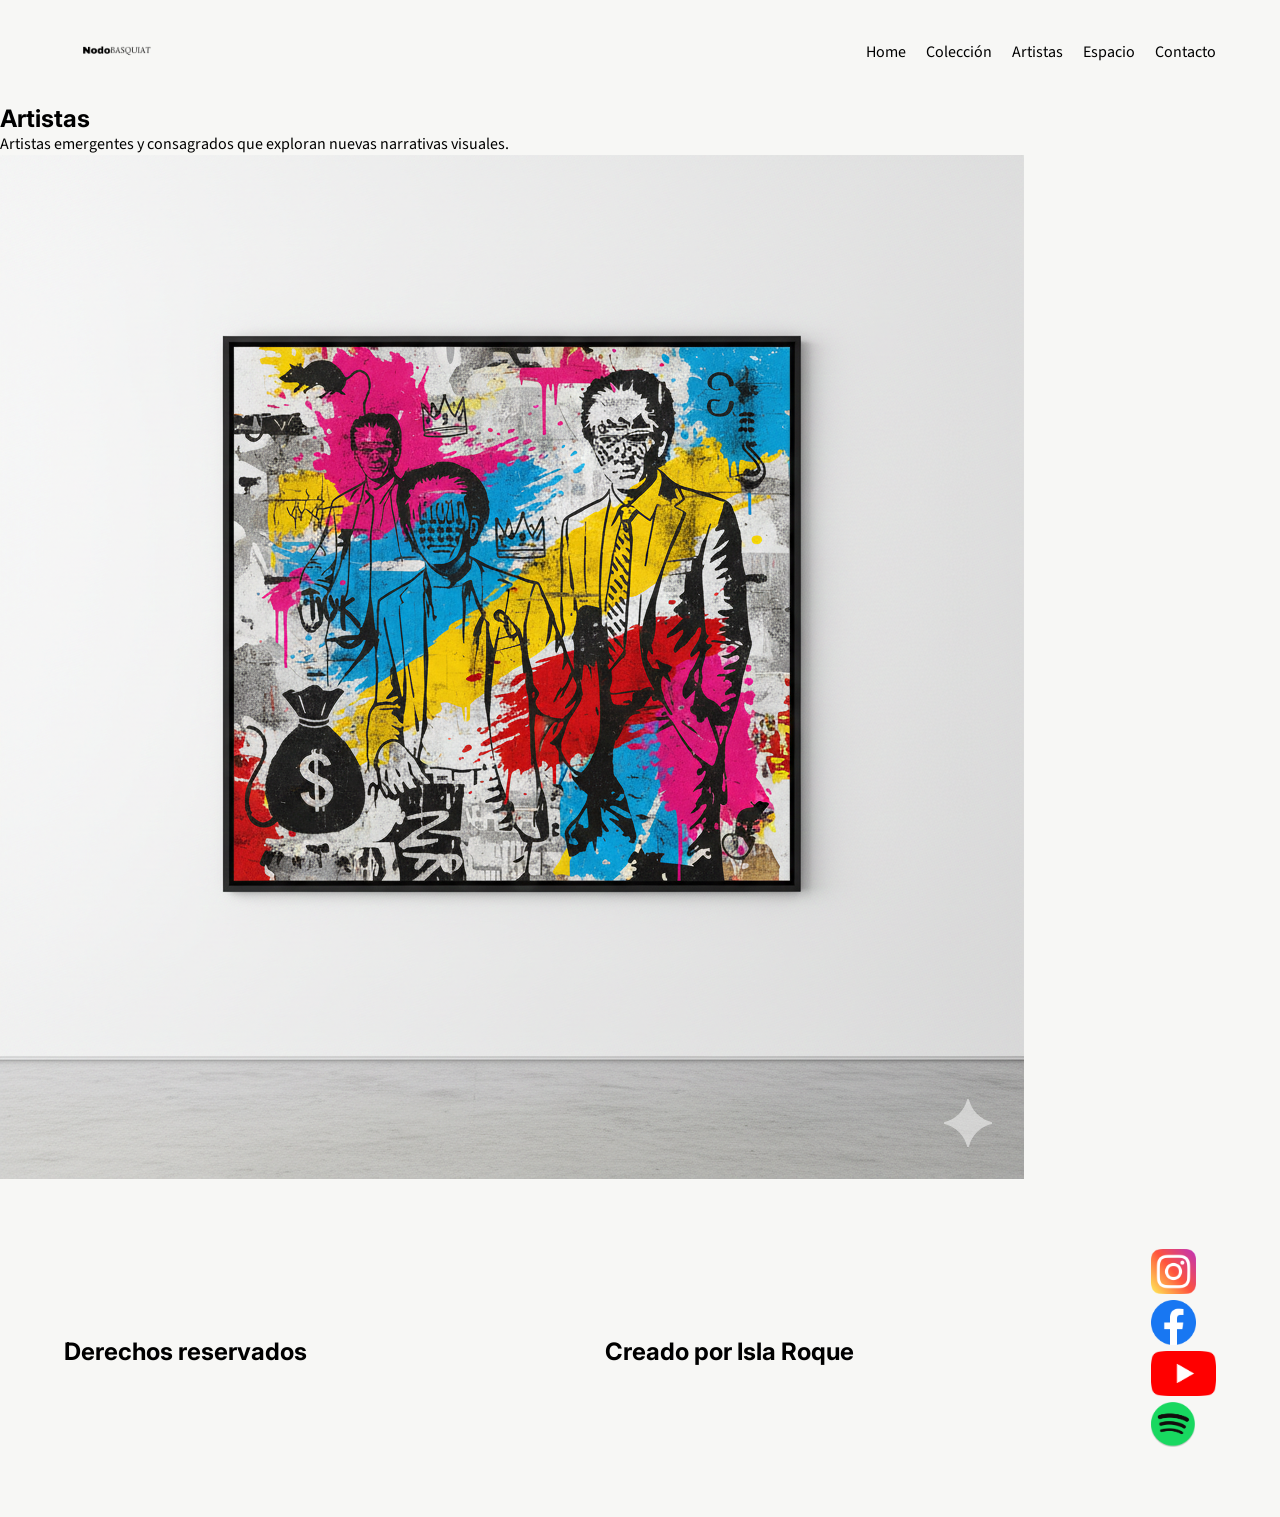
==== pages/artistas.html @ a434c162 "first commit: Estructura inicial de Nodo Basquiat" ====
<!DOCTYPE html>
<html lang="es-en">
<head>
    <meta charset="UTF-8">
    <meta name="viewport" content="width=device-width, initial-scale=1.0">
    <title>Nodobasquiat - Artistas</title>
    <link rel="stylesheet" href="../styles/styles.css">
</head>
<body>
    <header>
        <a href="../index.html">
            <img src="../assets/assets/logonodo.png" alt="Logo de Nodobasquiat" class="logo">
        </a>

        <nav>
            <ul class="navbar">
                <li>
                    <a href="../index.html">Home</a>
                </li>
                <li>
                    <a href="./coleccion.html">Colección</a>
                </li>
                <li>
                    <a href="./artistas.html">Artistas</a>
                </li>
                <li>
                    <a href="./espacio.html">Espacio</a>
                </li>
                <li>
                    <a href="./contacto.html">Contacto</a>
                </li>
            </ul>
        </nav>

    </header>

    <main>
        <section>
            <article>
                    <h2>Artistas</h2>
                        <p>
                        Artistas emergentes y consagrados que exploran nuevas narrativas visuales.
                        </p>
                        <img src="../assets/assets/inspo_BanksyWarhol_WBanksol.png" alt="Escultura de Darkham">
            </article>
        </section>

    </main>

    <footer>
        <h2>Derechos reservados</h2>
        <h2>Creado por Isla Roque</h2>

        <nav>
            <ul>
                <li>
                    <a href="https://www.instagram.com/" target="_blank">
                    <img src="../assets/assets/logosrs/instagram.png" alt="Logo de Instagram"class=rrss>
                    </a>
                </li>
                <li>
                    <a href="https://www.facebook.com/" target="_blank">
                    <img src="../assets/assets/logosrs/facebook.png" alt="Logo de facebook"class=rrss>
                </a>
                </li>
                <li>
                    <a href="https://www.youtube.com/" target="_blank">
                    <img src="../assets/assets/logosrs/yt.png" alt="Logo de Youtube"class=rrss>
                </a>
                </li>
                <li>
                    <a href="https://open.spotify.com/" target="_blank">
                    <img src="../assets/assets/logosrs/spotify.png" alt="Logo de Spotify"class=rrss>
                </a>
                </li>
                
            </ul>
            
        </nav>

    </footer>
</body>
</html>
---- styles/styles.css ----
@import url('https://fonts.googleapis.com/css2?family=Inter:ital,opsz,wght@0,14..32,100..900;1,14..32,100..900&display=swap');
@import url('https://fonts.googleapis.com/css2?family=Inter:ital,opsz,wght@0,14..32,100..900;1,14..32,100..900&family=Source+Sans+3:ital,wght@0,200..900;1,200..900&display=swap');


/* reset on*/
* {
    margin: 0;
    padding: 0;
    box-sizing: border-box;
}



header{
    background-color: #F7F7F5;
    display: flex;
    justify-content: space-between;
    align-items: center;
    padding: 2px 5%; /* El primer número controla el alto */
    position: sticky;
    top: 0;
    z-index: 1000;
}


.logo { 
    height: 100px; 
    width: auto;
    display: block;
}






.navbar{
    display: flex;
    gap: 20px;
    align-items: center;
}





/* fuente base (textos) */
body {
    background-color: #F7F7F5;
    display: flex;
    flex-direction: column;
    font-family: 'Source Sans 3', sans-serif;
}



/* títulos */
h1, h2, h3, h4, h5, h6 {
    font-family: 'Inter', sans-serif;
}

li{
    list-style: none;
}

a{
    color: black;
    text-decoration: none;
}

.rrss{
    height: 5vh;
    width: auto;
}


.hero {
    min-height: 100vh;
    /* capa negra con 40% de opacidad (0.4) */
    background-image: linear-gradient(rgba(0, 0, 0, 0.4), rgba(0, 0, 0, 0.4)), url("../assets/assets/galeria1.png");
    background-size: cover;
    background-position: center;
    display: flex;
    flex-direction: column;
    justify-content: center; /* vertical*/
    align-items: center; /* horizontal*/
    overflow: hidden;
    padding: 8rem 2rem;
    color: #F7F7F5; 
}


.hero-content {
    max-width: 90%;
    text-align: center;
    padding: 4rem;
}

.hero h1 {
    font-size: 4rem;
    margin-bottom: 1rem;
}

.hero p {
    font-size: 1rem;
    line-height: 1.6;
}




.exhibiciones {
    background-color: #F7F7F5;
    padding: 4rem 0;
}


.exhibiciones-header{
    display: flex;
    gap: 2rem;
    align-items: last baseline;
    justify-content: space-between;
}

.container {
    max-width: 1200px;
    margin: 0 auto;
}

.exhibiciones h2 {
font-size: 2.5rem; /* recordar que los titulos tienen que tener 2.5rem */
    line-height: 1.2;
    margin-bottom: 4rem;
    color: #1a1a1a;
}

.boton-coleccion{
    display: inline-block;         /*estilo para todos los botones*/
    margin-top: 2.5rem;
    padding: 1rem 2.5rem;
    border: 1px solid #1a1a1a;    
    text-transform: uppercase;
    letter-spacing: 2px;
    font-size: 0.9rem;
    color: #888;
    margin-bottom: 1rem;
}

.exhibiciones p{
    font-size: 1.1rem;
    line-height: 1.7;
    color: #444;
}

.grid-exhibiciones {
    display: grid;
    grid-template-columns: repeat(3, 1fr);
    gap: 2rem;
}

.card img {
    width: 100%;
    height: 300px;
    object-fit: cover;
}

.card h3 {
    margin-top: 1rem;
}

.card {
    background: white;
    padding: 1rem;
    transition: transform 0.3s ease;
}

.card:hover {
    transform: translateY(-5px);
}


.espacio {
    padding: 5rem 5%; 
    background-color: #F7F7F5;
}

.espacio-container {
    display: flex;
    align-items: center;
    gap: 4rem;
    max-width: 1200px;
    margin: 0 auto;
}


.espacio-foto {
    flex: 1; /* 50% del ancho del contenedor espacio */
}

.espacio-foto img {
    width: 100%;       /* la foto ocupa todo su flex: 1 */
    display: block;    /* sin espacios abajo de la imagen */
    object-fit: cover; /* esto no lo sabia, hace que la imagen se adapte al tamaño q le doy sin que se vea raro */
}


.espacio-texto {
    flex: 1; /* el otro 50% */
}


.pre-titulo {
    text-transform: uppercase; /* todo en mayus*/
    letter-spacing: 2px;
    font-size: 0.9rem;
    color: #888;
    margin-bottom: 1rem;
}

.espacio-texto h2 {
    font-size: 2.5rem; /* recordar que los textos tienen que tener 2.5rem */
    line-height: 1.2;
    margin-bottom: 1.5rem;
    color: #1a1a1a;
}

.espacio-texto p {
    font-size: 1.1rem;
    line-height: 1.7;
    color: #444;
}

.boton-agenda{
    display: inline-block;
    margin-top: 2.5rem;
    padding: 1rem 2.5rem;
    border: 1px solid #1a1a1a;
    text-transform: uppercase;
    letter-spacing: 2px;
    font-size: 0.9rem;
    color: #888;
    margin-bottom: 4rem;
    text-decoration: none;
}



footer {
    background-color: #F7F7F5;
    padding: 4rem 5%;
    display: flex;
    justify-content: space-between;
    align-items: center;
}
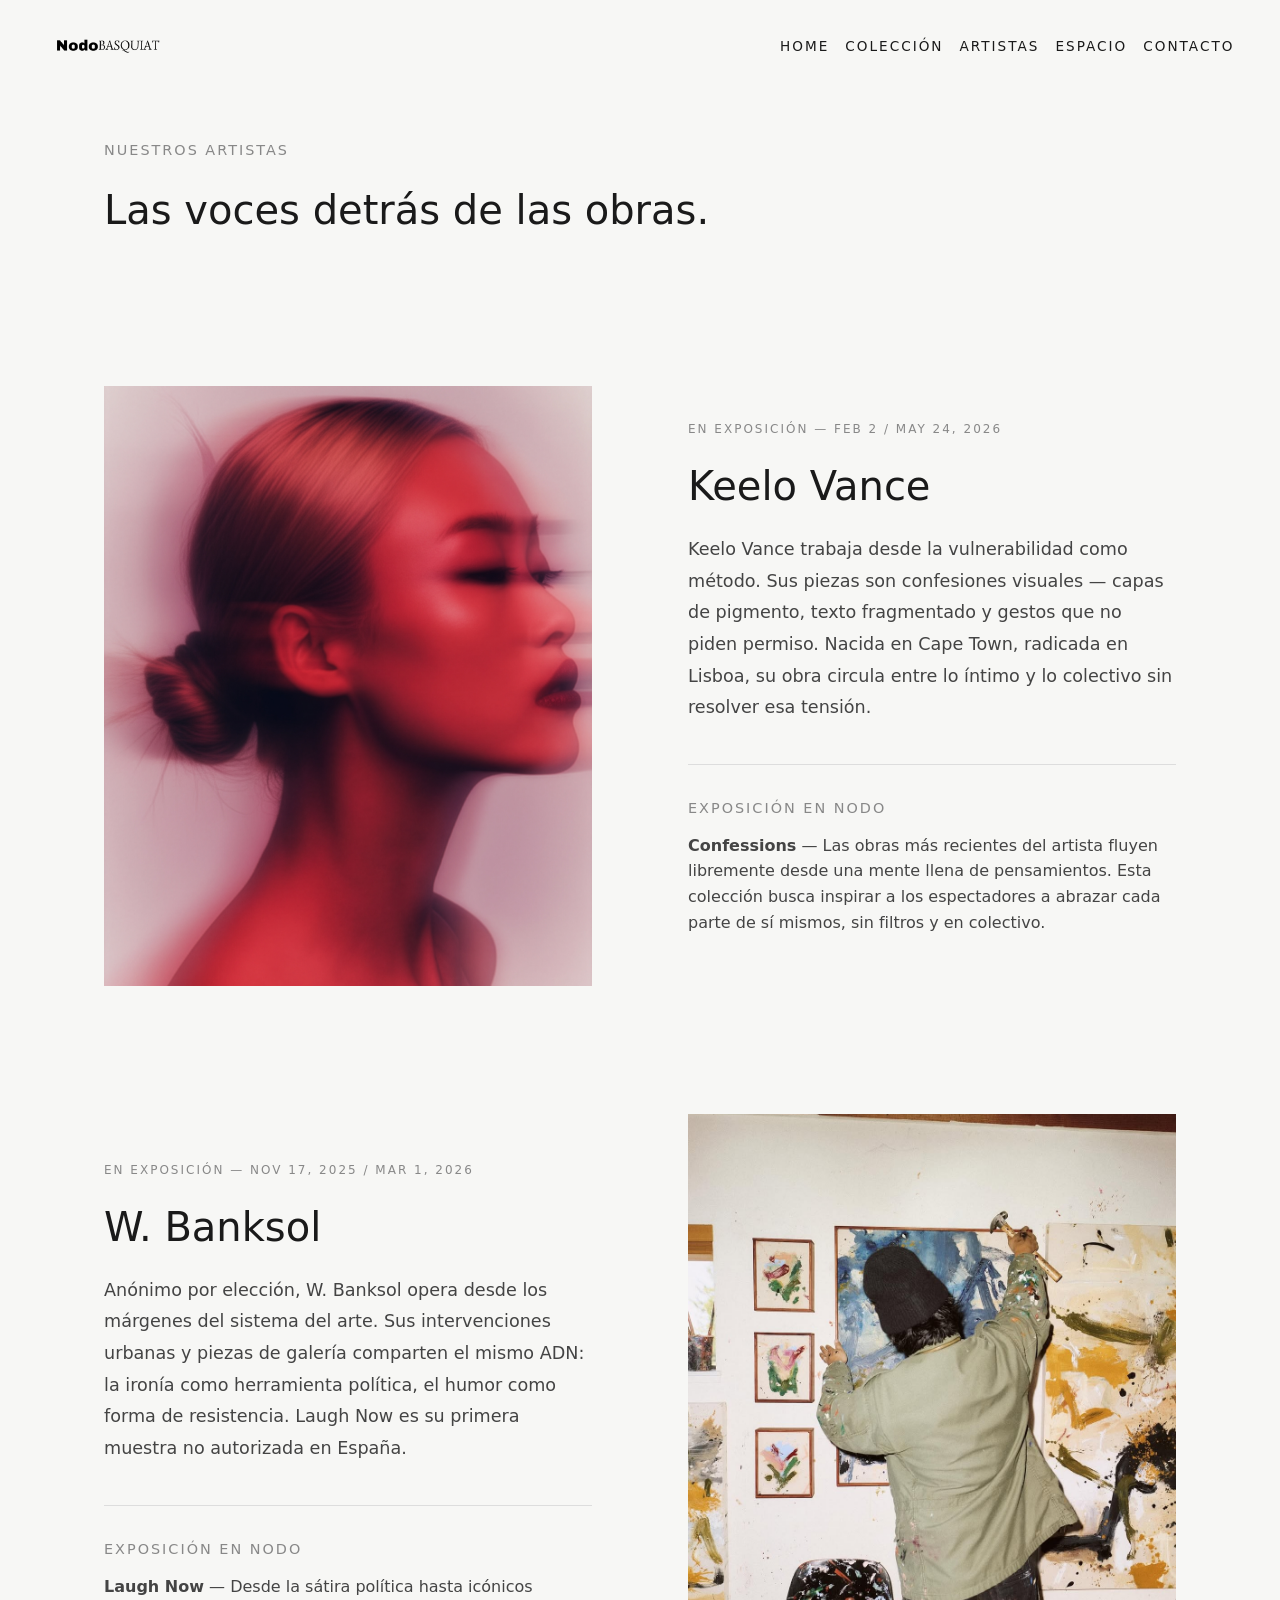
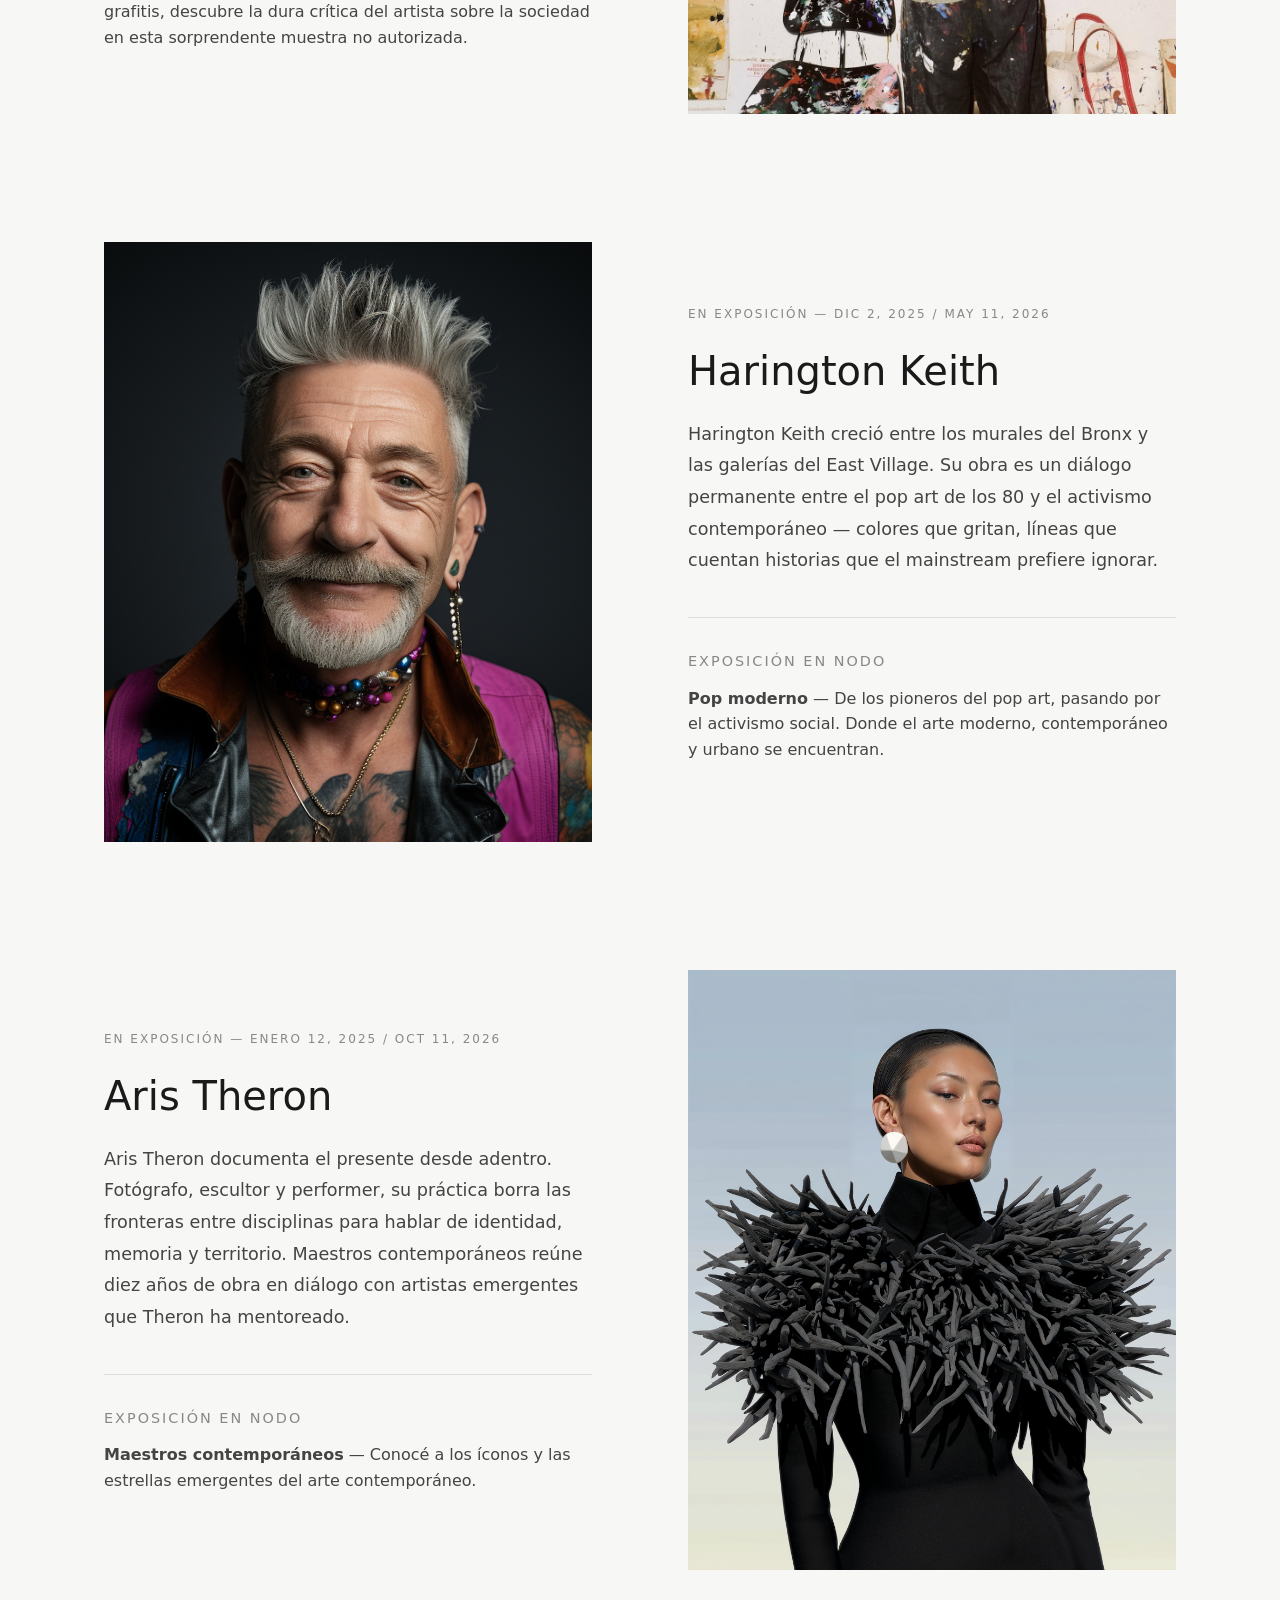
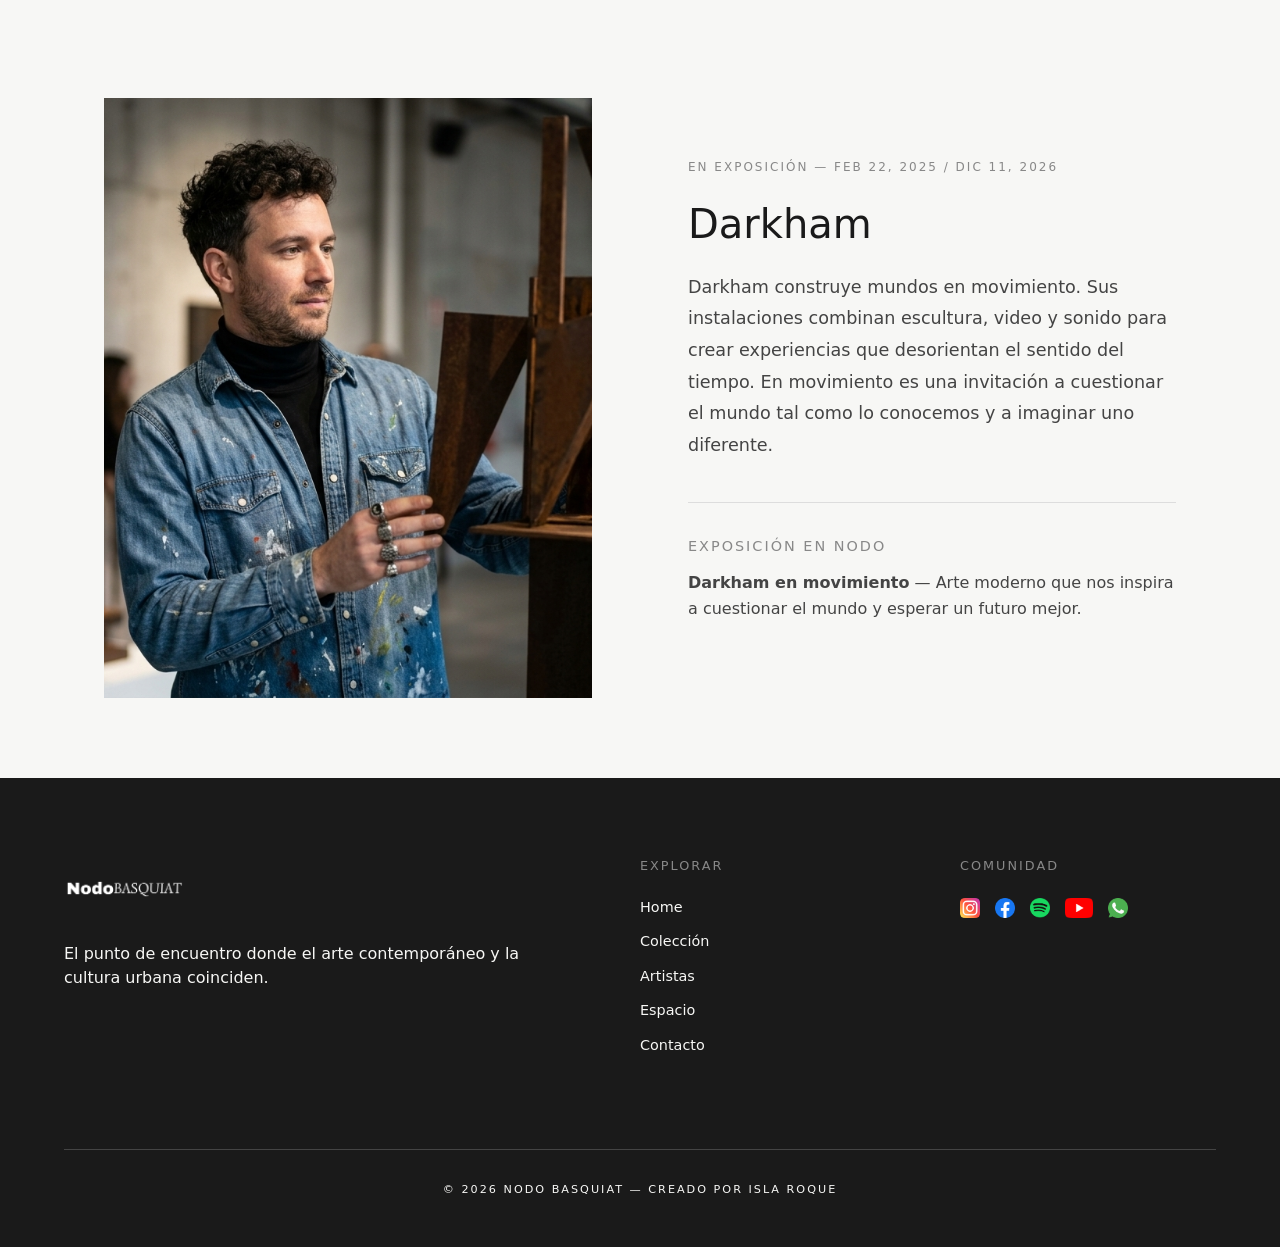
==== commit b64b1794: "sume sección artistas" ====
--- a/pages/artistas.html
+++ b/pages/artistas.html
@@ -1,83 +1,160 @@
 <!DOCTYPE html>
-<html lang="es-en">
+<html lang="es">
 <head>
     <meta charset="UTF-8">
     <meta name="viewport" content="width=device-width, initial-scale=1.0">
     <title>Nodobasquiat - Artistas</title>
+    <link href="https://cdn.jsdelivr.net/npm/bootstrap@5.3.8/dist/css/bootstrap.min.css" rel="stylesheet"
+        integrity="sha384-sRIl4kxILFvY47J16cr9ZwB07vP4J8+LH7qKQnuqkuIAvNWLzeN8tE5YBujZqJLB" crossorigin="anonymous">
     <link rel="stylesheet" href="../styles/styles.css">
 </head>
 <body>
     <header>
-        <a href="../index.html">
-            <img src="../assets/assets/logonodo.png" alt="Logo de Nodobasquiat" class="logo">
-        </a>
-
-        <nav>
-            <ul class="navbar">
-                <li>
-                    <a href="../index.html">Home</a>
-                </li>
-                <li>
-                    <a href="./coleccion.html">Colección</a>
-                </li>
-                <li>
-                    <a href="./artistas.html">Artistas</a>
-                </li>
-                <li>
-                    <a href="./espacio.html">Espacio</a>
-                </li>
-                <li>
-                    <a href="./contacto.html">Contacto</a>
-                </li>
-            </ul>
+        <nav class="navbar navbar-expand-lg w-100">
+            <div class="container-fluid">
+                <a class="navbar-brand" href="../index.html">
+                    <img src="../assets/logonodo.png" alt="NODO Basquiat" class="logo">
+                </a>
+                <button class="navbar-toggler" type="button" data-bs-toggle="collapse" data-bs-target="#navbarNav"
+                    aria-controls="navbarNav" aria-expanded="false" aria-label="Toggle navigation">
+                    <span class="navbar-toggler-icon"></span>
+                </button>
+                <div class="collapse navbar-collapse" id="navbarNav">
+                    <ul class="navbar-nav ms-auto">
+                        <li class="nav-item"><a class="nav-link" href="../index.html">Home</a></li>
+                        <li class="nav-item"><a class="nav-link" href="../pages/coleccion.html">Colección</a></li>
+                        <li class="nav-item"><a class="nav-link" href="../pages/artistas.html">Artistas</a></li>
+                        <li class="nav-item"><a class="nav-link" href="../pages/espacio.html">Espacio</a></li>
+                        <li class="nav-item"><a class="nav-link" href="../pages/contacto.html">Contacto</a></li>
+                    </ul>
+                </div>
+            </div>
         </nav>
-
     </header>
 
     <main>
-        <section>
-            <article>
-                    <h2>Artistas</h2>
-                        <p>
-                        Artistas emergentes y consagrados que exploran nuevas narrativas visuales.
-                        </p>
-                        <img src="../assets/assets/inspo_BanksyWarhol_WBanksol.png" alt="Escultura de Darkham">
+
+        <section class="artistas-hero">
+            <p class="pre-titulo">Nuestros artistas</p>
+            <h2 class="artistas-h2">Las voces detrás de las obras.</h2>
+        </section>
+
+        <section class="artistas-lista">
+            <article class="artista-perfil">
+                <div class="artista-img">
+                    <img src="../assets/keelo vans artista2.png" alt="Keelo Vance">
+                </div>
+                <div class="artista-info">
+                    <span class="artista-tag">En exposición — Feb 2 / May 24, 2026</span>
+                    <h2>Keelo Vance</h2>
+                    <p class="artista-bio">Keelo Vance trabaja desde la vulnerabilidad como método. Sus piezas son confesiones visuales — capas de pigmento, texto fragmentado y gestos que no piden permiso. Nacida en Cape Town, radicada en Lisboa, su obra circula entre lo íntimo y lo colectivo sin resolver esa tensión.</p>
+                    <div class="artista-obra">
+                        <p class="pre-titulo">Exposición en Nodo</p>
+                        <p><strong>Confessions</strong> — Las obras más recientes del artista fluyen libremente desde una mente llena de pensamientos. Esta colección busca inspirar a los espectadores a abrazar cada parte de sí mismos, sin filtros y en colectivo.</p>
+                    </div>
+                </div>
             </article>
+
+            <article class="artista-perfil artista-invertido">
+                <div class="artista-img">
+                    <img src="../assets/banksol.png" alt="W. Banksol">
+                </div>
+                <div class="artista-info">
+                    <span class="artista-tag">En exposición — Nov 17, 2025 / Mar 1, 2026</span>
+                    <h2>W. Banksol</h2>
+                    <p class="artista-bio">Anónimo por elección, W. Banksol opera desde los márgenes del sistema del arte. Sus intervenciones urbanas y piezas de galería comparten el mismo ADN: la ironía como herramienta política, el humor como forma de resistencia. Laugh Now es su primera muestra no autorizada en España.</p>
+                    <div class="artista-obra">
+                        <p class="pre-titulo">Exposición en Nodo</p>
+                        <p><strong>Laugh Now</strong> — Desde la sátira política hasta icónicos grafitis, descubre la dura crítica del artista sobre la sociedad en esta sorprendente muestra no autorizada.</p>
+                    </div>
+                </div>
+            </article>
+
+            <article class="artista-perfil">
+                <div class="artista-img">
+                    <img src="../assets/artista5.png" alt="Harington Keith">
+                </div>
+                <div class="artista-info">
+                    <span class="artista-tag">En exposición — Dic 2, 2025 / May 11, 2026</span>
+                    <h2>Harington Keith</h2>
+                    <p class="artista-bio">Harington Keith creció entre los murales del Bronx y las galerías del East Village. Su obra es un diálogo permanente entre el pop art de los 80 y el activismo contemporáneo — colores que gritan, líneas que cuentan historias que el mainstream prefiere ignorar.</p>
+                    <div class="artista-obra">
+                        <p class="pre-titulo">Exposición en Nodo</p>
+                        <p><strong>Pop moderno</strong> — De los pioneros del pop art, pasando por el activismo social. Donde el arte moderno, contemporáneo y urbano se encuentran.</p>
+                    </div>
+                </div>
+            </article>
+
+            <article class="artista-perfil artista-invertido">
+                <div class="artista-img">
+                    <img src="../assets/artista1.png" alt="Aris Theron">
+                </div>
+                <div class="artista-info">
+                    <span class="artista-tag">En exposición — Enero 12, 2025 / Oct 11, 2026</span>
+                    <h2>Aris Theron</h2>
+                    <p class="artista-bio">Aris Theron documenta el presente desde adentro. Fotógrafo, escultor y performer, su práctica borra las fronteras entre disciplinas para hablar de identidad, memoria y territorio. Maestros contemporáneos reúne diez años de obra en diálogo con artistas emergentes que Theron ha mentoreado.</p>
+                    <div class="artista-obra">
+                        <p class="pre-titulo">Exposición en Nodo</p>
+                        <p><strong>Maestros contemporáneos</strong> — Conocé a los íconos y las estrellas emergentes del arte contemporáneo.</p>
+                    </div>
+                </div>
+            </article>
+
+            <article class="artista-perfil">
+                <div class="artista-img">
+                    <img src="../assets/artista4.png" alt="Darkham">
+                </div>
+                <div class="artista-info">
+                    <span class="artista-tag">En exposición — Feb 22, 2025 / Dic 11, 2026</span>
+                    <h2>Darkham</h2>
+                    <p class="artista-bio">Darkham construye mundos en movimiento. Sus instalaciones combinan escultura, video y sonido para crear experiencias que desorientan el sentido del tiempo. En movimiento es una invitación a cuestionar el mundo tal como lo conocemos y a imaginar uno diferente.</p>
+                    <div class="artista-obra">
+                        <p class="pre-titulo">Exposición en Nodo</p>
+                        <p><strong>Darkham en movimiento</strong> — Arte moderno que nos inspira a cuestionar el mundo y esperar un futuro mejor.</p>
+                    </div>
+                </div>
+            </article>
+
         </section>
 
     </main>
 
-    <footer>
-        <h2>Derechos reservados</h2>
-        <h2>Creado por Isla Roque</h2>
+    <footer class="footer">
+        <div class="footer-grid">
+            <div class="footer-col">
+                <img src="../assets/logo footer1.png" alt="NODO Basquiat" class="footer-logo">
+                <p>El punto de encuentro donde el arte contemporáneo y la cultura urbana coinciden.</p>
+            </div>
+            <div class="footer-col">
+                <h4>Explorar</h4>
+                <a href="../index.html">Home</a>
+                <a href="../pages/coleccion.html">Colección</a>
+                <a href="../pages/artistas.html">Artistas</a>
+                <a href="../pages/espacio.html">Espacio</a>
+                <a href="../pages/contacto.html">Contacto</a>
+            </div>
+            <div class="footer-col">
+                <h4>Comunidad</h4>
+                <div class="footer-socials">
+                    <nav>
+                        <ul>
+                            <li><a href="https://www.instagram.com/"><img src="../assets/logosrs/instagram.png" alt="IG"></a></li>
+                            <li><a href="https://www.facebook.com/"><img src="../assets/logosrs/facebook.png" alt="FB"></a></li>
+                            <li><a href="https://open.spotify.com/intl-es"><img src="../assets/logosrs/spotify.png" alt="SP"></a></li>
+                            <li><a href="https://www.youtube.com/"><img src="../assets/logosrs/yt.png" alt="YT"></a></li>
+                            <li><a href="https://web.whatsapp.com/"><img src="../assets/logosrs/whatsapp.png" alt="WA"></a></li>
+                        </ul>
+                    </nav>
+                </div>
+            </div>
+        </div>
+        <div class="footer-legal">
+            <p>© 2026 NODO BASQUIAT — CREADO POR ISLA ROQUE</p>
+        </div>
+    </footer>
 
-        <nav>
-            <ul>
-                <li>
-                    <a href="https://www.instagram.com/" target="_blank">
-                    <img src="../assets/assets/logosrs/instagram.png" alt="Logo de Instagram"class=rrss>
-                    </a>
-                </li>
-                <li>
-                    <a href="https://www.facebook.com/" target="_blank">
-                    <img src="../assets/assets/logosrs/facebook.png" alt="Logo de facebook"class=rrss>
-                </a>
-                </li>
-                <li>
-                    <a href="https://www.youtube.com/" target="_blank">
-                    <img src="../assets/assets/logosrs/yt.png" alt="Logo de Youtube"class=rrss>
-                </a>
-                </li>
-                <li>
-                    <a href="https://open.spotify.com/" target="_blank">
-                    <img src="../assets/assets/logosrs/spotify.png" alt="Logo de Spotify"class=rrss>
-                </a>
-                </li>
-                
-            </ul>
-            
-        </nav>
-
-    </footer>
+    <script src="https://cdn.jsdelivr.net/npm/bootstrap@5.3.8/dist/js/bootstrap.bundle.min.js"
+        integrity="sha384-FKyoEForCGlyvwx9Hj09JcYn3nv7wiPVlz7YYwJrWVcXK/BmnVDxM+D2scQbITxI"
+        crossorigin="anonymous"></script>
 </body>
 </html>
--- a/styles/styles.css
+++ b/styles/styles.css
@@ -1,254 +1,959 @@
-@import url('https://fonts.googleapis.com/css2?family=Inter:ital,opsz,wght@0,14..32,100..900;1,14..32,100..900&display=swap');
-@import url('https://fonts.googleapis.com/css2?family=Inter:ital,opsz,wght@0,14..32,100..900;1,14..32,100..900&family=Source+Sans+3:ital,wght@0,200..900;1,200..900&display=swap');
-
-
-/* reset on*/
+header {
+  background-color: #F7F7F5;
+  display: flex;
+  flex-direction: row;
+  flex-wrap: nowrap;
+  justify-content: space-between;
+  align-items: center;
+  padding: 0.5rem 2%;
+  position: sticky;
+  top: 0;
+  z-index: 1000;
+}
+header .logo {
+  height: 50px;
+  width: auto;
+  display: block;
+}
+header .nav-link {
+  text-transform: uppercase;
+  letter-spacing: 2px;
+  font-size: 0.85rem;
+  color: #1a1a1a !important;
+  transition: all 0.3s ease;
+}
+header .nav-link:hover {
+  color: #888 !important;
+}
+@media (min-width: 481px) and (max-width: 960px) {
+  header {
+    padding: 10px 5%;
+  }
+  header .logo {
+    height: 40px;
+  }
+}
+@media (min-width: 300px) and (max-width: 480px) {
+  header {
+    padding: 8px 4%;
+  }
+  header .logo {
+    height: 40px;
+  }
+}
+
+.footer {
+  background-color: #1a1a1a;
+  color: #F7F7F5;
+  padding: 5rem 5% 2rem;
+}
+.footer .footer-grid {
+  display: grid;
+  grid-template-columns: 2fr 1fr 1fr;
+  gap: 4rem;
+  max-width: 1200px;
+  margin: 0 auto;
+}
+.footer .footer-grid .footer-col .footer-logo {
+  height: 60px;
+  margin-bottom: 1.5rem;
+}
+.footer .footer-grid .footer-col h4 {
+  font-size: 0.8rem;
+  text-transform: uppercase;
+  letter-spacing: 2px;
+  margin-bottom: 1.5rem;
+  color: #888;
+}
+.footer .footer-grid .footer-col a {
+  display: block;
+  color: #F7F7F5;
+  margin-bottom: 0.8rem;
+  font-size: 0.9rem;
+}
+.footer .footer-grid .footer-col .footer-socials ul {
+  display: flex;
+  flex-direction: row;
+  flex-wrap: nowrap;
+  justify-content: flex-start;
+  align-items: center;
+  gap: 15px;
+  padding: 0;
+  margin-top: 1rem;
+}
+.footer .footer-grid .footer-col .footer-socials ul li {
+  list-style: none;
+}
+.footer .footer-grid .footer-col .footer-socials img {
+  height: 20px;
+}
+.footer .footer-legal {
+  margin-top: 5rem;
+  padding-top: 2rem;
+  border-top: 1px solid #444;
+  text-align: center;
+  font-size: 0.7rem;
+  letter-spacing: 2px;
+  color: #F7F7F5;
+}
+@media (min-width: 481px) and (max-width: 960px) {
+  .footer .footer-grid {
+    grid-template-columns: 1fr;
+    gap: 2rem;
+    text-align: center;
+  }
+  .footer .footer-logo {
+    margin: 0 auto 1.5rem;
+  }
+  .footer .footer-socials ul {
+    justify-content: center;
+  }
+}
+@media (min-width: 300px) and (max-width: 480px) {
+  .footer .footer-grid {
+    grid-template-columns: 1fr;
+    gap: 2rem;
+    text-align: center;
+  }
+  .footer .footer-logo {
+    margin: 0 auto 1.5rem;
+  }
+  .footer .footer-socials ul {
+    justify-content: center;
+  }
+}
+
+.hero {
+  min-height: 100vh;
+  background-image: linear-gradient(rgba(0, 0, 0, 0.4), rgba(0, 0, 0, 0.4)), url("../assets/galeria1.png");
+  background-size: cover;
+  background-position: center;
+  display: flex;
+  flex-direction: column;
+  flex-wrap: nowrap;
+  justify-content: center;
+  align-items: center;
+  overflow: hidden;
+  padding: 8rem 2rem;
+  color: #F7F7F5;
+}
+.hero .hero-content {
+  max-width: 90%;
+  text-align: center;
+  padding: 4rem;
+}
+.hero .hero-content h1 {
+  font-size: 4rem;
+  margin-bottom: 1rem;
+}
+.hero .hero-content p {
+  font-size: 1rem;
+  line-height: 1.6;
+}
+.hero .hero-content .hero-btn {
+  display: flex;
+  flex-direction: row;
+  flex-wrap: nowrap;
+  justify-content: center;
+  align-items: center;
+  gap: 20px;
+  margin-top: 30px;
+}
+.hero .hero-content .hero-btn .btn-hero1, .hero .hero-content .hero-btn .btn-hero2 {
+  display: inline-flex;
+  align-items: center;
+  justify-content: center;
+  padding: 12px 30px;
+  height: 50px;
+  text-transform: uppercase;
+  letter-spacing: 2px;
+  font-size: 0.8rem;
+  transition: all 0.3s ease;
+}
+.hero .hero-content .hero-btn .btn-hero1 {
+  background-color: #1a1a1a;
+  color: #F7F7F5 !important;
+  border: 1px solid #1a1a1a;
+}
+.hero .hero-content .hero-btn .btn-hero1:hover {
+  background-color: #333;
+}
+.hero .hero-content .hero-btn .btn-hero2 {
+  background-color: transparent;
+  color: #F7F7F5;
+  border: 1px solid #F7F7F5;
+}
+.hero .hero-content .hero-btn .btn-hero2:hover {
+  background-color: #1a1a1a;
+  color: #ffffff;
+}
+@media (min-width: 481px) and (max-width: 960px) {
+  .hero h1 {
+    font-size: 2.8rem;
+  }
+  .hero .hero-content {
+    padding: 2rem;
+  }
+}
+@media (min-width: 300px) and (max-width: 480px) {
+  .hero h1 {
+    font-size: 2rem;
+  }
+  .hero .hero-content {
+    padding: 1.5rem 0.5rem;
+  }
+}
+
+.exhibiciones {
+  background-color: #F7F7F5;
+  padding: 4rem 0;
+}
+.exhibiciones .container {
+  max-width: 1200px;
+  margin: 0 auto;
+}
+.exhibiciones .container .exhibiciones-header {
+  display: flex;
+  flex-direction: row;
+  flex-wrap: nowrap;
+  justify-content: space-between;
+  align-items: last baseline;
+  gap: 2rem;
+}
+.exhibiciones .container .exhibiciones-header h2 {
+  font-size: 2.5rem;
+  line-height: 1.2;
+  margin-bottom: 4rem;
+  color: #1a1a1a;
+}
+.exhibiciones .container .exhibiciones-header .boton-coleccion {
+  display: inline-block;
+  margin-top: 2.5rem;
+  padding: 1rem 2.5rem;
+  text-transform: uppercase;
+  letter-spacing: 2px;
+  font-size: 0.9rem;
+  color: #888;
+  margin-bottom: 1rem;
+}
+.exhibiciones .container .exhibiciones-header .boton-coleccion:hover {
+  text-decoration: underline;
+}
+.exhibiciones .container .grid-exhibiciones {
+  display: grid;
+  grid-template-columns: repeat(3, 1fr);
+  gap: 2rem;
+}
+.exhibiciones .container .grid-exhibiciones .card {
+  background: #ffffff;
+  padding: 1rem;
+  transition: all 0.3s ease;
+}
+.exhibiciones .container .grid-exhibiciones .card img {
+  width: 100%;
+  height: 300px;
+  object-fit: cover;
+}
+.exhibiciones .container .grid-exhibiciones .card h3 {
+  margin-top: 1rem;
+}
+.exhibiciones .container .grid-exhibiciones .card p {
+  font-size: 1.1rem;
+  line-height: 1.7;
+  color: #444;
+}
+.exhibiciones .container .grid-exhibiciones .card:hover {
+  transform: translateY(-5px);
+}
+@media (min-width: 481px) and (max-width: 960px) {
+  .exhibiciones .grid-exhibiciones {
+    grid-template-columns: 1fr;
+  }
+}
+@media (min-width: 300px) and (max-width: 480px) {
+  .exhibiciones .grid-exhibiciones {
+    grid-template-columns: 1fr;
+  }
+}
+
+.espacio {
+  padding: 5rem 5%;
+  background-color: #F7F7F5;
+}
+.espacio .espacio-container {
+  display: flex;
+  flex-direction: row;
+  flex-wrap: nowrap;
+  justify-content: flex-start;
+  align-items: center;
+  gap: 4rem;
+  max-width: 1200px;
+  margin: 0 auto;
+}
+.espacio .espacio-container .espacio-foto {
+  flex: 1;
+}
+.espacio .espacio-container .espacio-foto img {
+  width: 100%;
+  display: block;
+  object-fit: cover;
+}
+.espacio .espacio-container .espacio-texto {
+  flex: 1;
+}
+.espacio .espacio-container .espacio-texto .pre-titulo {
+  display: block;
+  text-transform: uppercase;
+  letter-spacing: 2px;
+  font-size: 0.9rem;
+  color: #888;
+  margin-bottom: 1rem;
+}
+.espacio .espacio-container .espacio-texto h2 {
+  font-size: 2.5rem;
+  line-height: 1.2;
+  margin-bottom: 1.5rem;
+  color: #1a1a1a;
+}
+.espacio .espacio-container .espacio-texto p {
+  font-size: 1.1rem;
+  line-height: 1.7;
+  color: #444;
+}
+.espacio .espacio-container .espacio-texto .boton-agenda {
+  display: inline-flex;
+  align-items: center;
+  justify-content: center;
+  margin-top: 2.5rem;
+  padding: 1rem 2.5rem;
+  border: 1px solid #1a1a1a;
+  text-transform: uppercase;
+  letter-spacing: 2px;
+  font-size: 0.9rem;
+  color: #1a1a1a;
+  transition: all 0.3s ease;
+}
+.espacio .espacio-container .espacio-texto .boton-agenda:hover {
+  background-color: #1a1a1a;
+  color: #F7F7F5 !important;
+}
+@media (min-width: 481px) and (max-width: 960px) {
+  .espacio .espacio-container {
+    flex-direction: column;
+    text-align: center;
+    padding: 4rem 10%;
+  }
+}
+@media (min-width: 300px) and (max-width: 480px) {
+  .espacio .espacio-container {
+    flex-direction: column;
+    text-align: center;
+  }
+}
+
+.about {
+  display: flex;
+  flex-direction: row;
+  flex-wrap: nowrap;
+  justify-content: center;
+  align-items: center;
+  gap: 2rem;
+  background-color: #F7F7F5;
+  padding: 4rem 0;
+}
+.about .about-container {
+  max-width: 1200px;
+  margin: 0 auto;
+  padding: 0 1%;
+}
+.about .about-container .pre-titulo {
+  display: block;
+  text-transform: uppercase;
+  letter-spacing: 2px;
+  font-size: 0.9rem;
+  color: #888;
+  margin-bottom: 1rem;
+}
+.about .about-container .about-t {
+  font-size: 2.5rem;
+  line-height: 1.2;
+  margin-top: 1.5rem;
+  margin-bottom: 1.5rem;
+  color: #1a1a1a;
+}
+.about .about-container .about-p {
+  max-width: 90%;
+  font-size: 1.1rem;
+  line-height: 1.7;
+  color: #444;
+}
+@media (min-width: 481px) and (max-width: 960px) {
+  .about {
+    padding: 4rem 10%;
+    flex-direction: column;
+  }
+}
+@media (min-width: 300px) and (max-width: 480px) {
+  .about {
+    display: block;
+    padding: 3rem 8%;
+  }
+  .about .about-t {
+    font-size: 1.8rem;
+  }
+  .about .about-p {
+    font-size: 1rem;
+  }
+}
+
+.estad {
+  padding: 5rem 5%;
+  background-color: #1a1a1a;
+  color: #F7F7F5;
+}
+.estad .estad-container {
+  display: grid;
+  grid-template-columns: repeat(2, 1fr);
+  max-width: 1200px;
+  margin: 0 auto;
+  border-top: 1px solid #444;
+  border-left: 1px solid #444;
+}
+.estad .estad-container .estad-icono {
+  padding: 3rem 2.5rem;
+  border-right: 1px solid #444;
+  border-bottom: 1px solid #444;
+}
+.estad .estad-container .estad-icono .estad-num {
+  display: block;
+  font-family: "Inter", sans-serif;
+  font-size: 4rem;
+  font-weight: 300;
+  line-height: 1;
+  margin-bottom: 1rem;
+  color: #F7F7F5;
+}
+.estad .estad-container .estad-icono .estad-desc {
+  text-transform: uppercase;
+  letter-spacing: 2px;
+  font-size: 0.85rem;
+  color: #888;
+}
+@media (min-width: 481px) and (max-width: 960px) {
+  .estad .estad-container {
+    grid-template-columns: 1fr;
+  }
+}
+@media (min-width: 300px) and (max-width: 480px) {
+  .estad .estad-num {
+    font-size: 3rem;
+  }
+  .estad .estad-icono {
+    padding: 1.5rem;
+  }
+}
+
+.coleccion-hero {
+  background-color: #F7F7F5;
+  display: flex;
+  flex-direction: column;
+  justify-content: center;
+  align-items: center;
+  padding: 3rem 5%;
+  max-width: 1200px;
+  margin: 0 auto;
+}
+.coleccion-hero .pre-titulo {
+  display: block;
+  text-transform: uppercase;
+  letter-spacing: 2px;
+  font-size: 0.9rem;
+  color: #888;
+  margin-bottom: 1rem;
+}
+.coleccion-hero .collecion-h2 {
+  font-size: 2.5rem;
+  margin-top: 1.5rem;
+  margin-bottom: 1.5rem;
+  color: #1a1a1a;
+}
+
+.coleccion {
+  padding: 5rem 5%;
+  background-color: #F7F7F5;
+}
+.coleccion .coleccion-grid {
+  display: grid;
+  grid-template-columns: repeat(2, 1fr);
+  gap: 40px;
+  max-width: 1200px;
+  margin: 0 auto;
+}
+.coleccion .coleccion-grid .coleccion-card1,
+.coleccion .coleccion-grid .coleccion-card5 {
+  grid-column: 1/3;
+}
+.coleccion .coleccion-grid .coleccion-card1 .coleccion-img img,
+.coleccion .coleccion-grid .coleccion-card2 .coleccion-img img,
+.coleccion .coleccion-grid .coleccion-card3 .coleccion-img img,
+.coleccion .coleccion-grid .coleccion-card4 .coleccion-img img,
+.coleccion .coleccion-grid .coleccion-card5 .coleccion-img img {
+  width: 100%;
+  height: 450px;
+  object-fit: cover;
+  display: block;
+}
+.coleccion .coleccion-grid .coleccion-card1 .coleccion-info .coleccion-fecha,
+.coleccion .coleccion-grid .coleccion-card2 .coleccion-info .coleccion-fecha,
+.coleccion .coleccion-grid .coleccion-card3 .coleccion-info .coleccion-fecha,
+.coleccion .coleccion-grid .coleccion-card4 .coleccion-info .coleccion-fecha,
+.coleccion .coleccion-grid .coleccion-card5 .coleccion-info .coleccion-fecha {
+  display: block;
+  text-transform: uppercase;
+  letter-spacing: 2px;
+  font-size: 0.75rem;
+  color: #888;
+  margin-top: 1rem;
+  margin-bottom: 0.5rem;
+}
+.coleccion .coleccion-grid .coleccion-card1 .coleccion-info h2,
+.coleccion .coleccion-grid .coleccion-card2 .coleccion-info h2,
+.coleccion .coleccion-grid .coleccion-card3 .coleccion-info h2,
+.coleccion .coleccion-grid .coleccion-card4 .coleccion-info h2,
+.coleccion .coleccion-grid .coleccion-card5 .coleccion-info h2 {
+  font-size: 1.3rem;
+  font-weight: 500;
+  margin-bottom: 0.5rem;
+  color: #1a1a1a;
+}
+.coleccion .coleccion-grid .coleccion-card1 .coleccion-info p,
+.coleccion .coleccion-grid .coleccion-card2 .coleccion-info p,
+.coleccion .coleccion-grid .coleccion-card3 .coleccion-info p,
+.coleccion .coleccion-grid .coleccion-card4 .coleccion-info p,
+.coleccion .coleccion-grid .coleccion-card5 .coleccion-info p {
+  font-size: 1rem;
+  line-height: 1.6;
+  color: #444;
+}
+@media (min-width: 481px) and (max-width: 960px) {
+  .coleccion .coleccion-grid {
+    gap: 30px;
+  }
+  .coleccion .coleccion-grid .coleccion-img img {
+    height: 350px;
+  }
+}
+@media (min-width: 300px) and (max-width: 480px) {
+  .coleccion .coleccion-grid {
+    grid-template-columns: 1fr;
+    gap: 20px;
+  }
+  .coleccion .coleccion-grid .coleccion-card1,
+  .coleccion .coleccion-grid .coleccion-card5 {
+    grid-column: 1/2;
+  }
+  .coleccion .coleccion-grid .coleccion-img img {
+    height: 280px;
+  }
+}
+
+.artistas-hero {
+  padding: 3rem 5%;
+  max-width: 1200px;
+  margin: 0 auto;
+}
+.artistas-hero .pre-titulo {
+  display: block;
+  text-transform: uppercase;
+  letter-spacing: 2px;
+  font-size: 0.9rem;
+  color: #888;
+  margin-bottom: 1rem;
+}
+.artistas-hero .artistas-h2 {
+  font-size: 2.5rem;
+  margin-top: 1.5rem;
+  margin-bottom: 1.5rem;
+  color: #1a1a1a;
+}
+
+.artistas-lista {
+  padding: 5rem 5%;
+  max-width: 1200px;
+  margin: 0 auto;
+  display: flex;
+  flex-direction: column;
+  gap: 8rem;
+}
+.artistas-lista .artista-perfil {
+  display: grid;
+  grid-template-columns: 1fr 1fr;
+  gap: 6rem;
+  align-items: center;
+}
+.artistas-lista .artista-perfil .artista-img img {
+  width: 100%;
+  height: 600px;
+  object-fit: cover;
+  display: block;
+}
+.artistas-lista .artista-perfil .artista-info .artista-tag {
+  display: block;
+  text-transform: uppercase;
+  letter-spacing: 2px;
+  font-size: 0.75rem;
+  color: #888;
+  margin-bottom: 1.5rem;
+}
+.artistas-lista .artista-perfil .artista-info h2 {
+  font-size: 2.5rem;
+  font-weight: 400;
+  margin-bottom: 1.5rem;
+  color: #1a1a1a;
+}
+.artistas-lista .artista-perfil .artista-info .artista-bio {
+  font-size: 1.1rem;
+  line-height: 1.8;
+  color: #444;
+  margin-bottom: 2.5rem;
+}
+.artistas-lista .artista-perfil .artista-info .artista-obra {
+  border-top: 1px solid #ddd;
+  padding-top: 2rem;
+}
+.artistas-lista .artista-perfil .artista-info .artista-obra .pre-titulo {
+  display: block;
+  text-transform: uppercase;
+  letter-spacing: 2px;
+  font-size: 0.9rem;
+  color: #888;
+  margin-bottom: 0.8rem;
+}
+.artistas-lista .artista-perfil .artista-info .artista-obra p {
+  font-size: 1rem;
+  line-height: 1.6;
+  color: #444;
+}
+.artistas-lista .artista-invertido .artista-img {
+  order: 2;
+}
+.artistas-lista .artista-invertido .artista-info {
+  order: 1;
+}
+@media (min-width: 481px) and (max-width: 960px) {
+  .artistas-lista {
+    gap: 5rem;
+  }
+  .artistas-lista .artista-perfil {
+    grid-template-columns: 1fr;
+    gap: 2rem;
+  }
+  .artistas-lista .artista-perfil .artista-img img {
+    height: 400px;
+  }
+  .artistas-lista .artista-invertido .artista-img {
+    order: 0;
+  }
+  .artistas-lista .artista-invertido .artista-info {
+    order: 0;
+  }
+}
+@media (min-width: 300px) and (max-width: 480px) {
+  .artistas-lista {
+    gap: 4rem;
+  }
+  .artistas-lista .artista-perfil {
+    grid-template-columns: 1fr;
+    gap: 1.5rem;
+  }
+  .artistas-lista .artista-perfil .artista-img img {
+    height: 300px;
+  }
+  .artistas-lista .artista-perfil h2 {
+    font-size: 1.8rem;
+  }
+  .artistas-lista .artista-invertido .artista-img {
+    order: 0;
+  }
+  .artistas-lista .artista-invertido .artista-info {
+    order: 0;
+  }
+}
+
+.espacio-hero {
+  display: flex;
+  flex-direction: column;
+  justify-content: center;
+  align-items: center;
+  padding: 3rem 5%;
+  max-width: 1200px;
+  margin: 0 auto;
+}
+.espacio-hero .pre-titulo {
+  display: block;
+  text-transform: uppercase;
+  letter-spacing: 2px;
+  font-size: 0.9rem;
+  color: #888;
+  margin-bottom: 1rem;
+}
+.espacio-hero .espacio-h2 {
+  font-size: 2.5rem;
+  margin-top: 1.5rem;
+  margin-bottom: 1.5rem;
+  color: #1a1a1a;
+}
+
+.espacio-galeria {
+  padding: 5rem 5%;
+}
+.espacio-galeria .espacio-grid {
+  display: grid;
+  grid-template-columns: repeat(2, 1fr);
+  gap: 40px;
+  max-width: 1200px;
+  margin: 0 auto;
+}
+.espacio-galeria .espacio-grid .espacio-card1 .espacio-img img,
+.espacio-galeria .espacio-grid .espacio-card2 .espacio-img img,
+.espacio-galeria .espacio-grid .espacio-card3 .espacio-img img,
+.espacio-galeria .espacio-grid .espacio-card4 .espacio-img img {
+  width: 100%;
+  height: 450px;
+  object-fit: cover;
+  display: block;
+}
+.espacio-galeria .espacio-grid .espacio-card1 .espacio-info .espacio-fecha,
+.espacio-galeria .espacio-grid .espacio-card2 .espacio-info .espacio-fecha,
+.espacio-galeria .espacio-grid .espacio-card3 .espacio-info .espacio-fecha,
+.espacio-galeria .espacio-grid .espacio-card4 .espacio-info .espacio-fecha {
+  display: block;
+  text-transform: uppercase;
+  letter-spacing: 2px;
+  font-size: 0.75rem;
+  color: #888;
+  margin-top: 1rem;
+  margin-bottom: 0.5rem;
+}
+.espacio-galeria .espacio-grid .espacio-card1 .espacio-info h2,
+.espacio-galeria .espacio-grid .espacio-card2 .espacio-info h2,
+.espacio-galeria .espacio-grid .espacio-card3 .espacio-info h2,
+.espacio-galeria .espacio-grid .espacio-card4 .espacio-info h2 {
+  font-size: 1.3rem;
+  font-weight: 500;
+  margin-bottom: 0.5rem;
+  color: #1a1a1a;
+}
+.espacio-galeria .espacio-grid .espacio-card1 .espacio-info p,
+.espacio-galeria .espacio-grid .espacio-card2 .espacio-info p,
+.espacio-galeria .espacio-grid .espacio-card3 .espacio-info p,
+.espacio-galeria .espacio-grid .espacio-card4 .espacio-info p {
+  font-size: 1rem;
+  line-height: 1.6;
+  color: #444;
+}
+@media (min-width: 481px) and (max-width: 960px) {
+  .espacio-galeria .espacio-grid {
+    gap: 30px;
+  }
+  .espacio-galeria .espacio-grid .espacio-img img {
+    height: 350px;
+  }
+}
+@media (min-width: 300px) and (max-width: 480px) {
+  .espacio-galeria .espacio-grid {
+    grid-template-columns: 1fr;
+    gap: 20px;
+  }
+  .espacio-galeria .espacio-grid .espacio-img img {
+    height: 280px;
+  }
+}
+
+.contacto-hero {
+  padding: 3rem 5%;
+  max-width: 1200px;
+  margin: 0 auto;
+}
+.contacto-hero .pre-titulo {
+  display: block;
+  text-transform: uppercase;
+  letter-spacing: 2px;
+  font-size: 0.9rem;
+  color: #888;
+  margin-bottom: 1rem;
+}
+.contacto-hero .contacto-h2 {
+  font-size: 2.5rem;
+  margin-top: 1.5rem;
+  margin-bottom: 1.5rem;
+  color: #1a1a1a;
+}
+
+.contacto-body {
+  padding: 5rem 5%;
+}
+.contacto-body .contacto-grid {
+  display: grid;
+  grid-template-columns: 1.5fr 1fr;
+  gap: 6rem;
+  max-width: 1200px;
+  margin: 0 auto;
+}
+.contacto-body .contacto-grid .contacto-form .pre-titulo {
+  display: block;
+  text-transform: uppercase;
+  letter-spacing: 2px;
+  font-size: 0.9rem;
+  color: #888;
+  margin-bottom: 2rem;
+}
+.contacto-body .contacto-grid .contacto-form form {
+  display: flex;
+  flex-direction: column;
+  gap: 1.5rem;
+}
+.contacto-body .contacto-grid .contacto-form form .form-group {
+  display: flex;
+  flex-direction: column;
+  gap: 0.5rem;
+}
+.contacto-body .contacto-grid .contacto-form form .form-group label {
+  font-size: 0.8rem;
+  text-transform: uppercase;
+  letter-spacing: 2px;
+  color: #888;
+}
+.contacto-body .contacto-grid .contacto-form form .form-group input,
+.contacto-body .contacto-grid .contacto-form form .form-group select,
+.contacto-body .contacto-grid .contacto-form form .form-group textarea {
+  background: transparent;
+  border: none;
+  border-bottom: 1px solid #ccc;
+  padding: 0.8rem 0;
+  font-family: "Source Sans 3", sans-serif;
+  font-size: 1rem;
+  color: #1a1a1a;
+  outline: none;
+  transition: all 0.3s ease;
+}
+.contacto-body .contacto-grid .contacto-form form .form-group input::placeholder,
+.contacto-body .contacto-grid .contacto-form form .form-group select::placeholder,
+.contacto-body .contacto-grid .contacto-form form .form-group textarea::placeholder {
+  color: #bbb;
+}
+.contacto-body .contacto-grid .contacto-form form .form-group input:focus,
+.contacto-body .contacto-grid .contacto-form form .form-group select:focus,
+.contacto-body .contacto-grid .contacto-form form .form-group textarea:focus {
+  border-bottom-color: #1a1a1a;
+}
+.contacto-body .contacto-grid .contacto-form form .form-group textarea {
+  resize: none;
+}
+.contacto-body .contacto-grid .contacto-form form .contacto-btn {
+  align-self: flex-start;
+  margin-top: 1rem;
+  padding: 1rem 2.5rem;
+  background-color: #1a1a1a;
+  color: #F7F7F5;
+  border: none;
+  text-transform: uppercase;
+  letter-spacing: 2px;
+  font-size: 0.85rem;
+  font-family: "Source Sans 3", sans-serif;
+  cursor: pointer;
+  transition: all 0.3s ease;
+}
+.contacto-body .contacto-grid .contacto-form form .contacto-btn:hover {
+  background-color: #333;
+}
+.contacto-body .contacto-grid .contacto-info {
+  display: flex;
+  flex-direction: column;
+  gap: 2.5rem;
+  padding-top: 3rem;
+}
+.contacto-body .contacto-grid .contacto-info .info-bloque .pre-titulo {
+  display: block;
+  text-transform: uppercase;
+  letter-spacing: 2px;
+  font-size: 0.9rem;
+  color: #888;
+  margin-bottom: 0.8rem;
+}
+.contacto-body .contacto-grid .contacto-info .info-bloque p {
+  font-size: 1rem;
+  line-height: 1.7;
+  color: #444;
+}
+.contacto-body .contacto-grid .contacto-info .contacto-socials {
+  display: flex;
+  flex-direction: column;
+  gap: 0.5rem;
+}
+.contacto-body .contacto-grid .contacto-info .contacto-socials a {
+  font-size: 1rem;
+  color: #444;
+  transition: all 0.3s ease;
+}
+.contacto-body .contacto-grid .contacto-info .contacto-socials a:hover {
+  color: #1a1a1a;
+}
+
+.contacto-mapa {
+  width: 100%;
+  height: 450px;
+}
+.contacto-mapa iframe {
+  width: 100%;
+  height: 100%;
+  border: none;
+  display: block;
+  filter: grayscale(100%);
+}
+
+@media (min-width: 481px) and (max-width: 960px) {
+  .contacto-grid {
+    grid-template-columns: 1fr !important;
+    gap: 3rem !important;
+  }
+  .contacto-mapa {
+    height: 350px;
+  }
+}
+@media (min-width: 300px) and (max-width: 480px) {
+  .contacto-grid {
+    grid-template-columns: 1fr !important;
+    gap: 2rem !important;
+  }
+  .contacto-h2 {
+    font-size: 2rem !important;
+  }
+  .contacto-mapa {
+    height: 280px;
+  }
+  .contacto-btn {
+    width: 100%;
+    text-align: center;
+  }
+}
 * {
-    margin: 0;
-    padding: 0;
-    box-sizing: border-box;
-}
-
-
-
-header{
-    background-color: #F7F7F5;
-    display: flex;
-    justify-content: space-between;
-    align-items: center;
-    padding: 2px 5%; /* El primer número controla el alto */
-    position: sticky;
-    top: 0;
-    z-index: 1000;
-}
-
-
-.logo { 
-    height: 100px; 
-    width: auto;
-    display: block;
-}
-
-
-
-
-
-
-.navbar{
-    display: flex;
-    gap: 20px;
-    align-items: center;
-}
-
-
-
-
-
-/* fuente base (textos) */
-body {
-    background-color: #F7F7F5;
-    display: flex;
-    flex-direction: column;
-    font-family: 'Source Sans 3', sans-serif;
-}
-
-
-
-/* títulos */
-h1, h2, h3, h4, h5, h6 {
-    font-family: 'Inter', sans-serif;
-}
-
-li{
-    list-style: none;
-}
-
-a{
-    color: black;
-    text-decoration: none;
-}
-
-.rrss{
-    height: 5vh;
-    width: auto;
-}
-
-
-.hero {
-    min-height: 100vh;
-    /* capa negra con 40% de opacidad (0.4) */
-    background-image: linear-gradient(rgba(0, 0, 0, 0.4), rgba(0, 0, 0, 0.4)), url("../assets/assets/galeria1.png");
-    background-size: cover;
-    background-position: center;
-    display: flex;
-    flex-direction: column;
-    justify-content: center; /* vertical*/
-    align-items: center; /* horizontal*/
-    overflow: hidden;
-    padding: 8rem 2rem;
-    color: #F7F7F5; 
-}
-
-
-.hero-content {
-    max-width: 90%;
-    text-align: center;
-    padding: 4rem;
-}
-
-.hero h1 {
-    font-size: 4rem;
-    margin-bottom: 1rem;
-}
-
-.hero p {
-    font-size: 1rem;
-    line-height: 1.6;
-}
-
-
-
-
-.exhibiciones {
-    background-color: #F7F7F5;
-    padding: 4rem 0;
-}
-
-
-.exhibiciones-header{
-    display: flex;
-    gap: 2rem;
-    align-items: last baseline;
-    justify-content: space-between;
-}
-
-.container {
-    max-width: 1200px;
-    margin: 0 auto;
-}
-
-.exhibiciones h2 {
-font-size: 2.5rem; /* recordar que los titulos tienen que tener 2.5rem */
-    line-height: 1.2;
-    margin-bottom: 4rem;
-    color: #1a1a1a;
-}
-
-.boton-coleccion{
-    display: inline-block;         /*estilo para todos los botones*/
-    margin-top: 2.5rem;
-    padding: 1rem 2.5rem;
-    border: 1px solid #1a1a1a;    
-    text-transform: uppercase;
-    letter-spacing: 2px;
-    font-size: 0.9rem;
-    color: #888;
-    margin-bottom: 1rem;
-}
-
-.exhibiciones p{
-    font-size: 1.1rem;
-    line-height: 1.7;
-    color: #444;
-}
-
-.grid-exhibiciones {
-    display: grid;
-    grid-template-columns: repeat(3, 1fr);
-    gap: 2rem;
-}
-
-.card img {
-    width: 100%;
-    height: 300px;
-    object-fit: cover;
-}
-
-.card h3 {
-    margin-top: 1rem;
-}
-
-.card {
-    background: white;
-    padding: 1rem;
-    transition: transform 0.3s ease;
-}
-
-.card:hover {
-    transform: translateY(-5px);
-}
-
-
-.espacio {
-    padding: 5rem 5%; 
-    background-color: #F7F7F5;
-}
-
-.espacio-container {
-    display: flex;
-    align-items: center;
-    gap: 4rem;
-    max-width: 1200px;
-    margin: 0 auto;
-}
-
-
-.espacio-foto {
-    flex: 1; /* 50% del ancho del contenedor espacio */
-}
-
-.espacio-foto img {
-    width: 100%;       /* la foto ocupa todo su flex: 1 */
-    display: block;    /* sin espacios abajo de la imagen */
-    object-fit: cover; /* esto no lo sabia, hace que la imagen se adapte al tamaño q le doy sin que se vea raro */
-}
-
-
-.espacio-texto {
-    flex: 1; /* el otro 50% */
-}
-
-
-.pre-titulo {
-    text-transform: uppercase; /* todo en mayus*/
-    letter-spacing: 2px;
-    font-size: 0.9rem;
-    color: #888;
-    margin-bottom: 1rem;
-}
-
-.espacio-texto h2 {
-    font-size: 2.5rem; /* recordar que los textos tienen que tener 2.5rem */
-    line-height: 1.2;
-    margin-bottom: 1.5rem;
-    color: #1a1a1a;
-}
-
-.espacio-texto p {
-    font-size: 1.1rem;
-    line-height: 1.7;
-    color: #444;
-}
-
-.boton-agenda{
-    display: inline-block;
-    margin-top: 2.5rem;
-    padding: 1rem 2.5rem;
-    border: 1px solid #1a1a1a;
-    text-transform: uppercase;
-    letter-spacing: 2px;
-    font-size: 0.9rem;
-    color: #888;
-    margin-bottom: 4rem;
-    text-decoration: none;
-}
-
-
-
-footer {
-    background-color: #F7F7F5;
-    padding: 4rem 5%;
-    display: flex;
-    justify-content: space-between;
-    align-items: center;
-}+  margin: 0;
+  padding: 0;
+  box-sizing: border-box;
+}
+
+main {
+  background-color: #F7F7F5;
+}
+
+li {
+  list-style: none;
+}
+
+a {
+  color: black;
+  text-decoration: none;
+}
+
+/*# sourceMappingURL=styles.css.map */
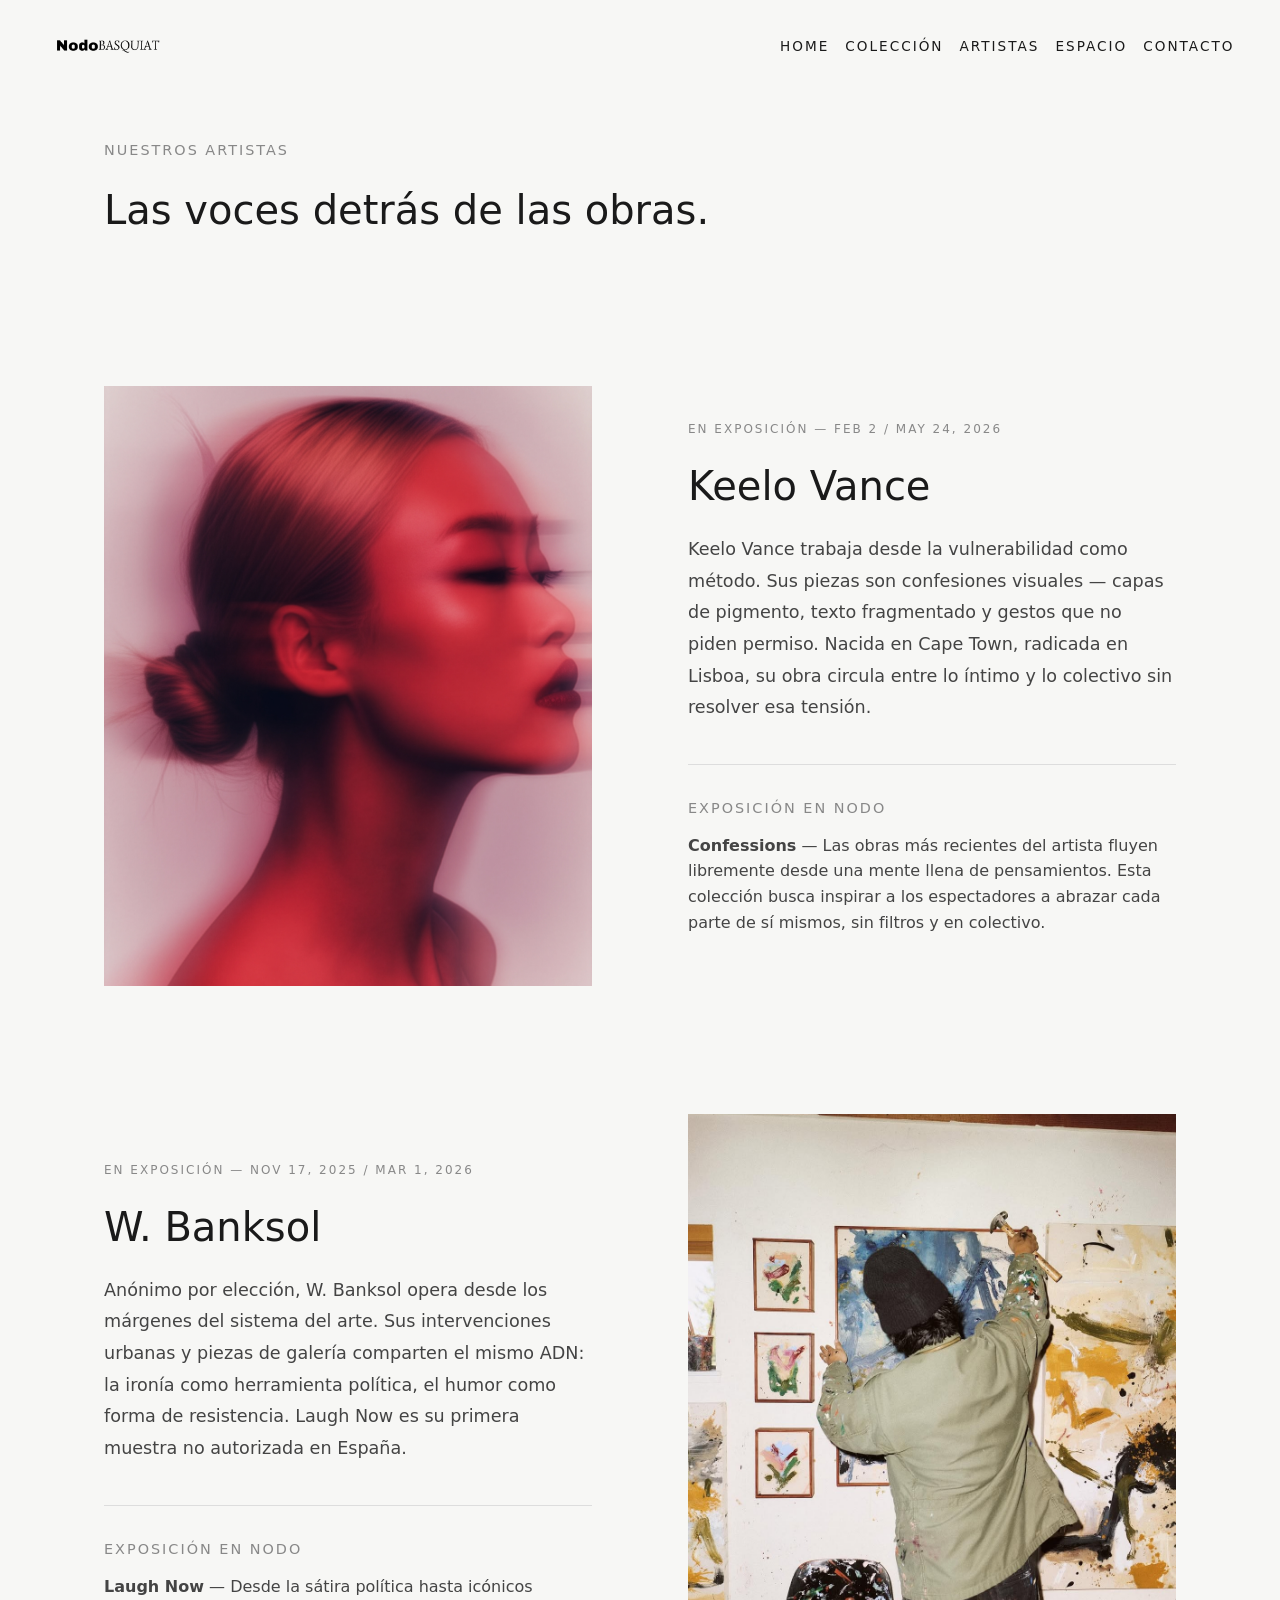
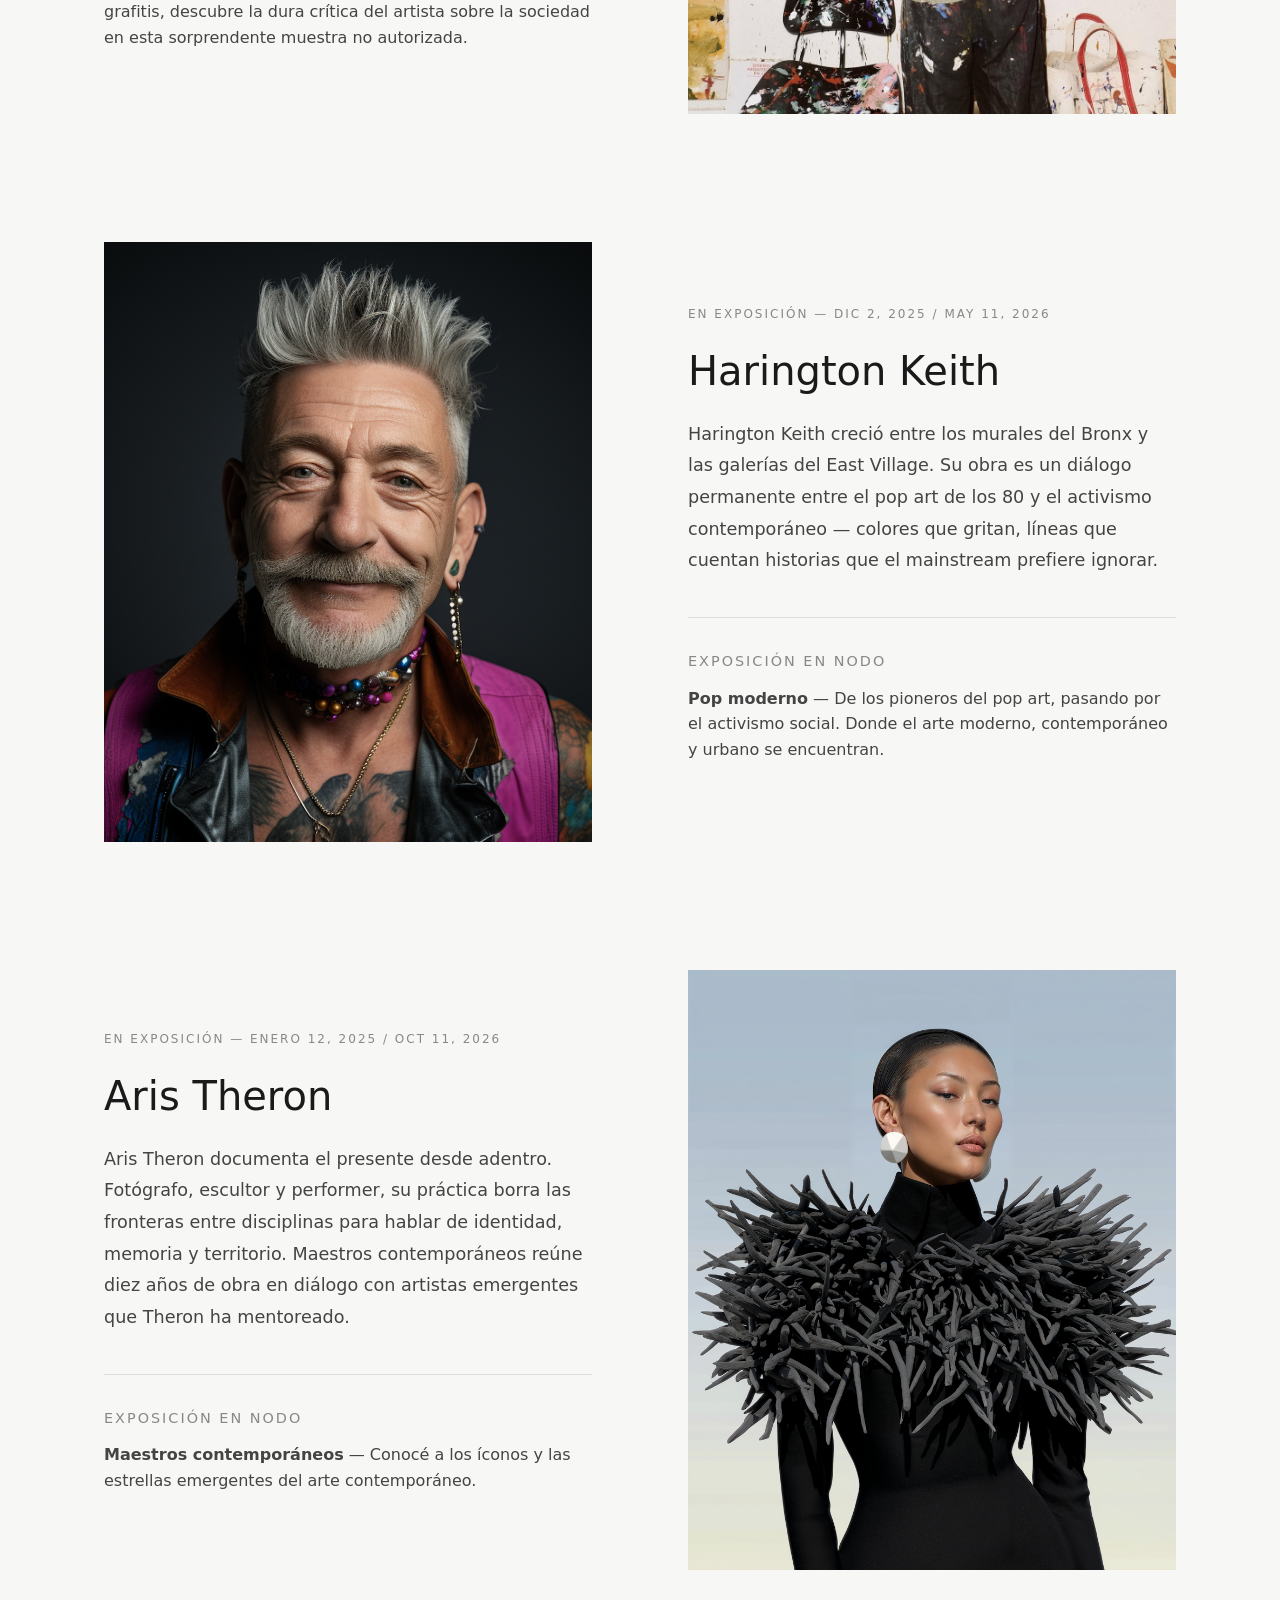
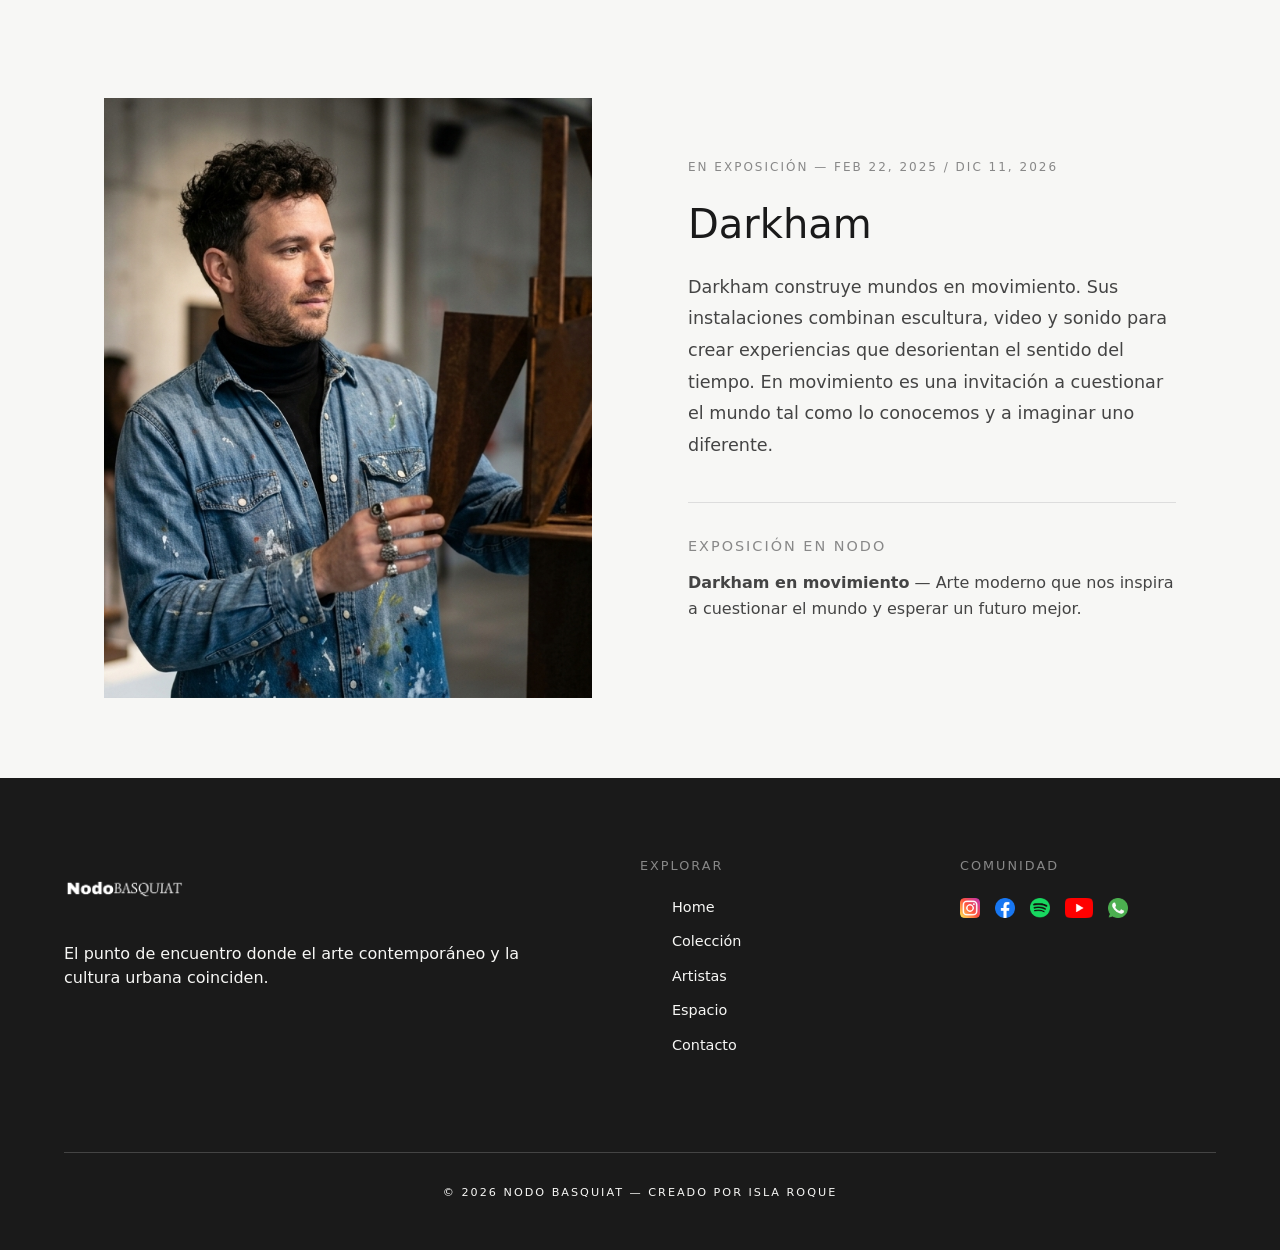
==== commit b65d6dd0: "seo y detalles" ====
--- a/pages/artistas.html
+++ b/pages/artistas.html
@@ -7,6 +7,13 @@
     <link href="https://cdn.jsdelivr.net/npm/bootstrap@5.3.8/dist/css/bootstrap.min.css" rel="stylesheet"
         integrity="sha384-sRIl4kxILFvY47J16cr9ZwB07vP4J8+LH7qKQnuqkuIAvNWLzeN8tE5YBujZqJLB" crossorigin="anonymous">
     <link rel="stylesheet" href="../styles/styles.css">
+    <link rel="shortcut icon" href="../assets/favicon nodo.png" type="Logo noodobasquiat favicon">
+
+    <meta name="description" content="Conoce a los artistas que dan vida a NodoBasquiat. Descubre el talento emergente y consolidado que define el arte contemporáneo y la cultura urbana más auténtica en A Coruña.">
+    <meta name="keywords" content="artistas arte contemporáneo, talento emergente Galicia, comunidad artística A Coruña, creadores urbanos, arte de vanguardia">
+
+    <meta name="owner" content="Isla Roque">
+    <meta name="author" content="Isla Roque">
 </head>
 <body>
     <header>
@@ -51,6 +58,7 @@
                     <div class="artista-obra">
                         <p class="pre-titulo">Exposición en Nodo</p>
                         <p><strong>Confessions</strong> — Las obras más recientes del artista fluyen libremente desde una mente llena de pensamientos. Esta colección busca inspirar a los espectadores a abrazar cada parte de sí mismos, sin filtros y en colectivo.</p>
+                        
                     </div>
                 </div>
             </article>
@@ -127,11 +135,15 @@
             </div>
             <div class="footer-col">
                 <h4>Explorar</h4>
-                <a href="../index.html">Home</a>
-                <a href="../pages/coleccion.html">Colección</a>
-                <a href="../pages/artistas.html">Artistas</a>
-                <a href="../pages/espacio.html">Espacio</a>
-                <a href="../pages/contacto.html">Contacto</a>
+                <nav>
+                    <ul>
+                        <li><a href="../index.html">Home</a></li>
+                        <li><a href="../pages/coleccion.html">Colección</a></li>
+                        <li><a href="../pages/artistas.html">Artistas</a></li>
+                        <li><a href="../pages/espacio.html">Espacio</a></li>
+                        <li><a href="../pages/contacto.html">Contacto</a></li>
+                    </ul>
+                </nav>
             </div>
             <div class="footer-col">
                 <h4>Comunidad</h4>
--- a/styles/styles.css
+++ b/styles/styles.css
@@ -125,7 +125,7 @@
 
 .hero {
   min-height: 100vh;
-  background-image: linear-gradient(rgba(0, 0, 0, 0.4), rgba(0, 0, 0, 0.4)), url("../assets/galeria1.png");
+  background-image: linear-gradient(rgba(0, 0, 0, 0.4), rgba(0, 0, 0, 0.4)), url("../assets/galeria1.webp");
   background-size: cover;
   background-position: center;
   display: flex;
@@ -851,21 +851,24 @@
   resize: none;
 }
 .contacto-body .contacto-grid .contacto-form form .contacto-btn {
+  display: inline-flex;
+  align-items: center;
+  justify-content: center;
   align-self: flex-start;
   margin-top: 1rem;
-  padding: 1rem 2.5rem;
+  padding: 12px 30px;
+  height: 50px;
   background-color: #1a1a1a;
   color: #F7F7F5;
-  border: none;
-  text-transform: uppercase;
-  letter-spacing: 2px;
-  font-size: 0.85rem;
+  border: 1px solid #1a1a1a;
+  text-transform: uppercase;
+  letter-spacing: 2px;
+  font-size: 0.8rem;
   font-family: "Source Sans 3", sans-serif;
-  cursor: pointer;
   transition: all 0.3s ease;
 }
 .contacto-body .contacto-grid .contacto-form form .contacto-btn:hover {
-  background-color: #333;
+  background-color: #333 !important;
 }
 .contacto-body .contacto-grid .contacto-info {
   display: flex;
